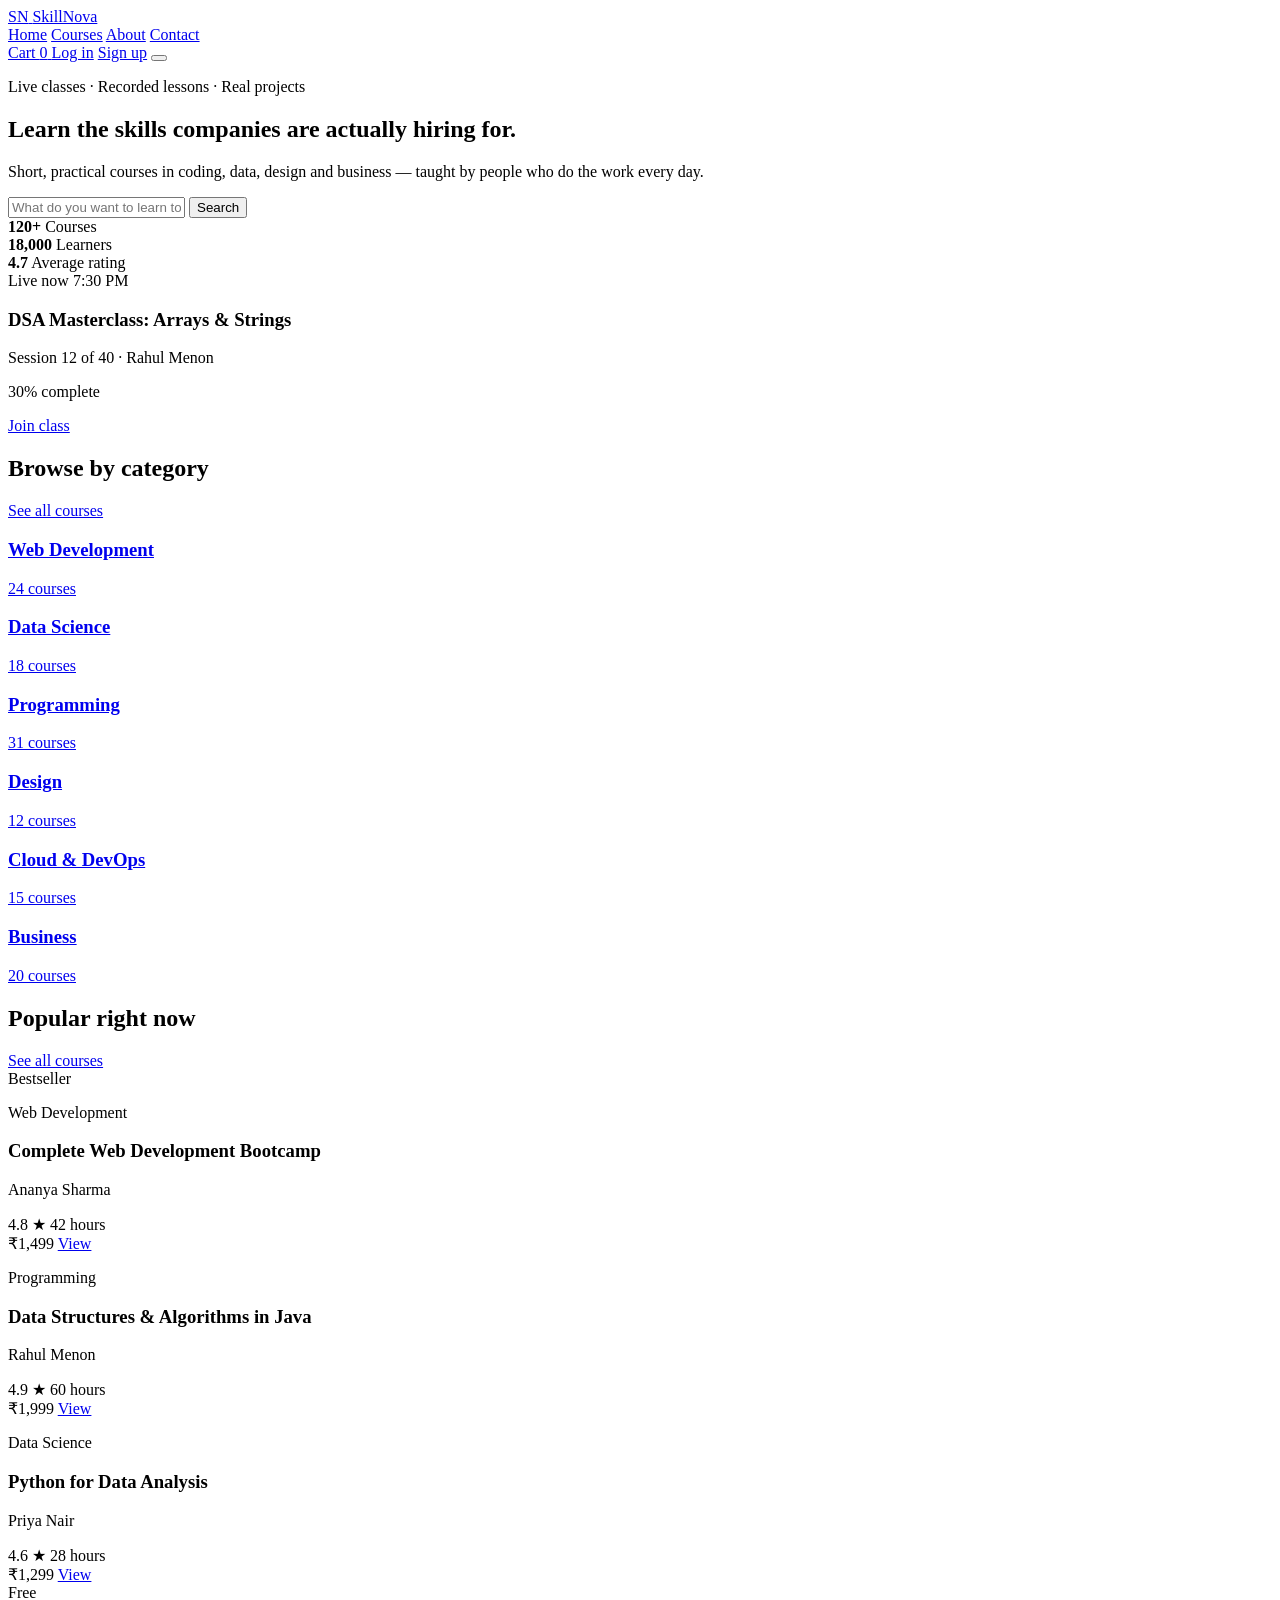
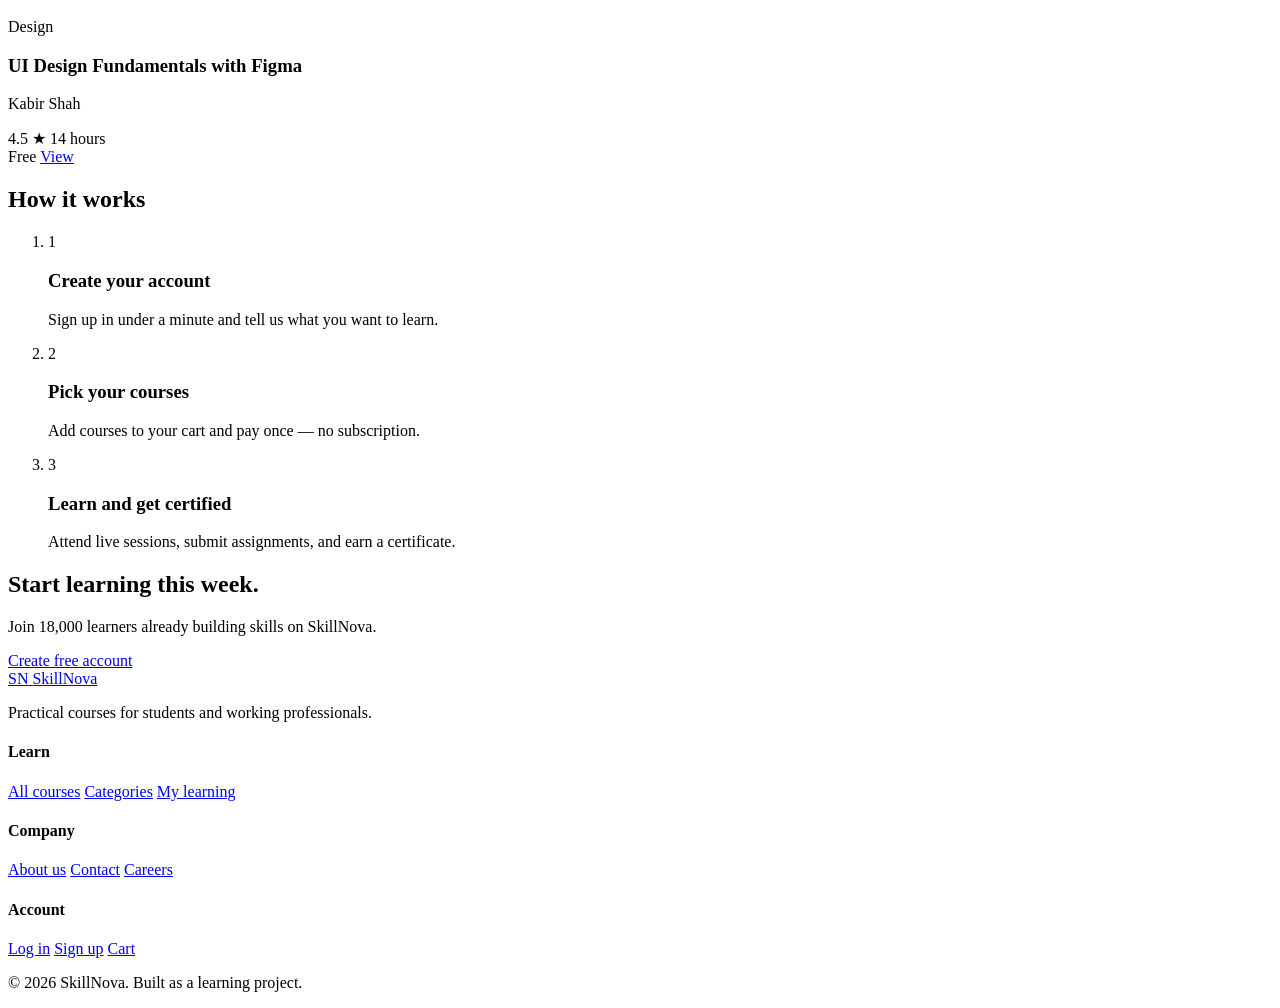
==== index.html @ 5cdec0a5 "Add files via upload" ====
<!DOCTYPE html>
<html lang="en">
<head>
  <meta charset="UTF-8" />
  <meta name="viewport" content="width=device-width, initial-scale=1.0" />
  <title>SkillNova — Learn skills that get you hired</title>

  <!-- Fonts -->
  <link rel="preconnect" href="https://fonts.googleapis.com" />
  <link rel="preconnect" href="https://fonts.gstatic.com" crossorigin />
  <link href="https://fonts.googleapis.com/css2?family=Inter:wght@400;500;600&family=Outfit:wght@500;600;700&display=swap" rel="stylesheet" />

  <!-- Our single stylesheet -->
  <link rel="stylesheet" href="css/style.css" />
</head>

<!-- data-page tells script.js which page is open -->
<body data-page="home">

  <!-- ============================================================
       NAVBAR  (copy this same block into every other page)
  ============================================================= -->
  <header class="navbar">
    <div class="container navbar-inner">

      <a href="index.html" class="logo">
        <span class="logo-mark">SN</span>
        <span class="logo-text">SkillNova</span>
      </a>

      <nav class="nav-links" id="navLinks">
        <a href="index.html" class="active">Home</a>
        <a href="courses.html">Courses</a>
        <a href="about.html">About</a>
        <a href="contact.html">Contact</a>
      </nav>

      <div class="nav-actions">
        <a href="cart.html" class="cart-link">
          Cart
          <span class="cart-count" id="cartCount">0</span>
        </a>
        <a href="login.html" class="btn btn-ghost">Log in</a>
        <a href="register.html" class="btn btn-primary">Sign up</a>

        <!-- Hamburger button, only visible on mobile -->
        <button class="menu-toggle" id="menuToggle" aria-label="Open menu">
          <span></span><span></span><span></span>
        </button>
      </div>

    </div>
  </header>


  <!-- ============================================================
       HERO
  ============================================================= -->
  <section class="hero">
    <div class="container hero-inner">

      <div class="hero-text">
        <p class="hero-tagline">Live classes · Recorded lessons · Real projects</p>
        <h1>Learn the skills companies are actually hiring for.</h1>
        <p class="hero-sub">
          Short, practical courses in coding, data, design and business —
          taught by people who do the work every day.
        </p>

        <!-- This search box will be wired up later -->
        <div class="hero-search">
          <input type="text" id="heroSearch" placeholder="What do you want to learn today?" />
          <button class="btn btn-primary" id="heroSearchBtn">Search</button>
        </div>

        <div class="hero-stats">
          <div class="stat">
            <strong>120+</strong>
            <span>Courses</span>
          </div>
          <div class="stat">
            <strong>18,000</strong>
            <span>Learners</span>
          </div>
          <div class="stat">
            <strong>4.7</strong>
            <span>Average rating</span>
          </div>
        </div>
      </div>

      <div class="hero-visual">
        <div class="hero-card">
          <div class="hero-card-top">
            <span class="badge">Live now</span>
            <span class="hero-card-time">7:30 PM</span>
          </div>
          <h3>DSA Masterclass: Arrays &amp; Strings</h3>
          <p class="muted">Session 12 of 40 · Rahul Menon</p>
          <div class="progress">
            <div class="progress-bar" style="width: 30%"></div>
          </div>
          <p class="muted small">30% complete</p>
          <a href="courses.html" class="btn btn-primary btn-block">Join class</a>
        </div>
      </div>

    </div>
  </section>


  <!-- ============================================================
       CATEGORIES
  ============================================================= -->
  <section class="section">
    <div class="container">
      <div class="section-head">
        <h2>Browse by category</h2>
        <a href="courses.html" class="link">See all courses</a>
      </div>

      <div class="category-grid">
        <a href="courses.html" class="category-card">
          <h3>Web Development</h3>
          <p>24 courses</p>
        </a>
        <a href="courses.html" class="category-card">
          <h3>Data Science</h3>
          <p>18 courses</p>
        </a>
        <a href="courses.html" class="category-card">
          <h3>Programming</h3>
          <p>31 courses</p>
        </a>
        <a href="courses.html" class="category-card">
          <h3>Design</h3>
          <p>12 courses</p>
        </a>
        <a href="courses.html" class="category-card">
          <h3>Cloud &amp; DevOps</h3>
          <p>15 courses</p>
        </a>
        <a href="courses.html" class="category-card">
          <h3>Business</h3>
          <p>20 courses</p>
        </a>
      </div>
    </div>
  </section>


  <!-- ============================================================
       FEATURED COURSES
       (static for now — we'll generate these from courses.json later)
  ============================================================= -->
  <section class="section section-alt">
    <div class="container">
      <div class="section-head">
        <h2>Popular right now</h2>
        <a href="courses.html" class="link">See all courses</a>
      </div>

      <div class="course-grid">

        <article class="course-card">
          <div class="course-thumb thumb-1">
            <span class="badge badge-light">Bestseller</span>
          </div>
          <div class="course-body">
            <p class="course-category">Web Development</p>
            <h3>Complete Web Development Bootcamp</h3>
            <p class="muted small">Ananya Sharma</p>
            <div class="course-meta">
              <span class="rating">4.8 ★</span>
              <span class="muted small">42 hours</span>
            </div>
            <div class="course-footer">
              <span class="price">₹1,499</span>
              <a href="course-details.html" class="btn btn-outline btn-sm">View</a>
            </div>
          </div>
        </article>

        <article class="course-card">
          <div class="course-thumb thumb-2"></div>
          <div class="course-body">
            <p class="course-category">Programming</p>
            <h3>Data Structures &amp; Algorithms in Java</h3>
            <p class="muted small">Rahul Menon</p>
            <div class="course-meta">
              <span class="rating">4.9 ★</span>
              <span class="muted small">60 hours</span>
            </div>
            <div class="course-footer">
              <span class="price">₹1,999</span>
              <a href="course-details.html" class="btn btn-outline btn-sm">View</a>
            </div>
          </div>
        </article>

        <article class="course-card">
          <div class="course-thumb thumb-3"></div>
          <div class="course-body">
            <p class="course-category">Data Science</p>
            <h3>Python for Data Analysis</h3>
            <p class="muted small">Priya Nair</p>
            <div class="course-meta">
              <span class="rating">4.6 ★</span>
              <span class="muted small">28 hours</span>
            </div>
            <div class="course-footer">
              <span class="price">₹1,299</span>
              <a href="course-details.html" class="btn btn-outline btn-sm">View</a>
            </div>
          </div>
        </article>

        <article class="course-card">
          <div class="course-thumb thumb-4">
            <span class="badge badge-light">Free</span>
          </div>
          <div class="course-body">
            <p class="course-category">Design</p>
            <h3>UI Design Fundamentals with Figma</h3>
            <p class="muted small">Kabir Shah</p>
            <div class="course-meta">
              <span class="rating">4.5 ★</span>
              <span class="muted small">14 hours</span>
            </div>
            <div class="course-footer">
              <span class="price">Free</span>
              <a href="course-details.html" class="btn btn-outline btn-sm">View</a>
            </div>
          </div>
        </article>

      </div>
    </div>
  </section>


  <!-- ============================================================
       HOW IT WORKS
  ============================================================= -->
  <section class="section">
    <div class="container">
      <h2 class="section-title">How it works</h2>

      <ol class="steps">
        <li class="step">
          <span class="step-number">1</span>
          <h3>Create your account</h3>
          <p>Sign up in under a minute and tell us what you want to learn.</p>
        </li>
        <li class="step">
          <span class="step-number">2</span>
          <h3>Pick your courses</h3>
          <p>Add courses to your cart and pay once — no subscription.</p>
        </li>
        <li class="step">
          <span class="step-number">3</span>
          <h3>Learn and get certified</h3>
          <p>Attend live sessions, submit assignments, and earn a certificate.</p>
        </li>
      </ol>
    </div>
  </section>


  <!-- ============================================================
       CALL TO ACTION
  ============================================================= -->
  <section class="cta-band">
    <div class="container cta-inner">
      <div>
        <h2>Start learning this week.</h2>
        <p>Join 18,000 learners already building skills on SkillNova.</p>
      </div>
      <a href="register.html" class="btn btn-accent">Create free account</a>
    </div>
  </section>


  <!-- ============================================================
       FOOTER  (copy this same block into every other page)
  ============================================================= -->
  <footer class="footer">
    <div class="container footer-inner">

      <div class="footer-brand">
        <a href="index.html" class="logo">
          <span class="logo-mark">SN</span>
          <span class="logo-text">SkillNova</span>
        </a>
        <p class="muted small">Practical courses for students and working professionals.</p>
      </div>

      <div class="footer-col">
        <h4>Learn</h4>
        <a href="courses.html">All courses</a>
        <a href="courses.html">Categories</a>
        <a href="my-courses.html">My learning</a>
      </div>

      <div class="footer-col">
        <h4>Company</h4>
        <a href="about.html">About us</a>
        <a href="contact.html">Contact</a>
        <a href="#">Careers</a>
      </div>

      <div class="footer-col">
        <h4>Account</h4>
        <a href="login.html">Log in</a>
        <a href="register.html">Sign up</a>
        <a href="cart.html">Cart</a>
      </div>

    </div>

    <div class="container footer-bottom">
      <p class="muted small">© <span id="year">2026</span> SkillNova. Built as a learning project.</p>
    </div>
  </footer>


  <!-- Our single JavaScript file -->
  <script src="js/script.js"></script>
</body>
</html>
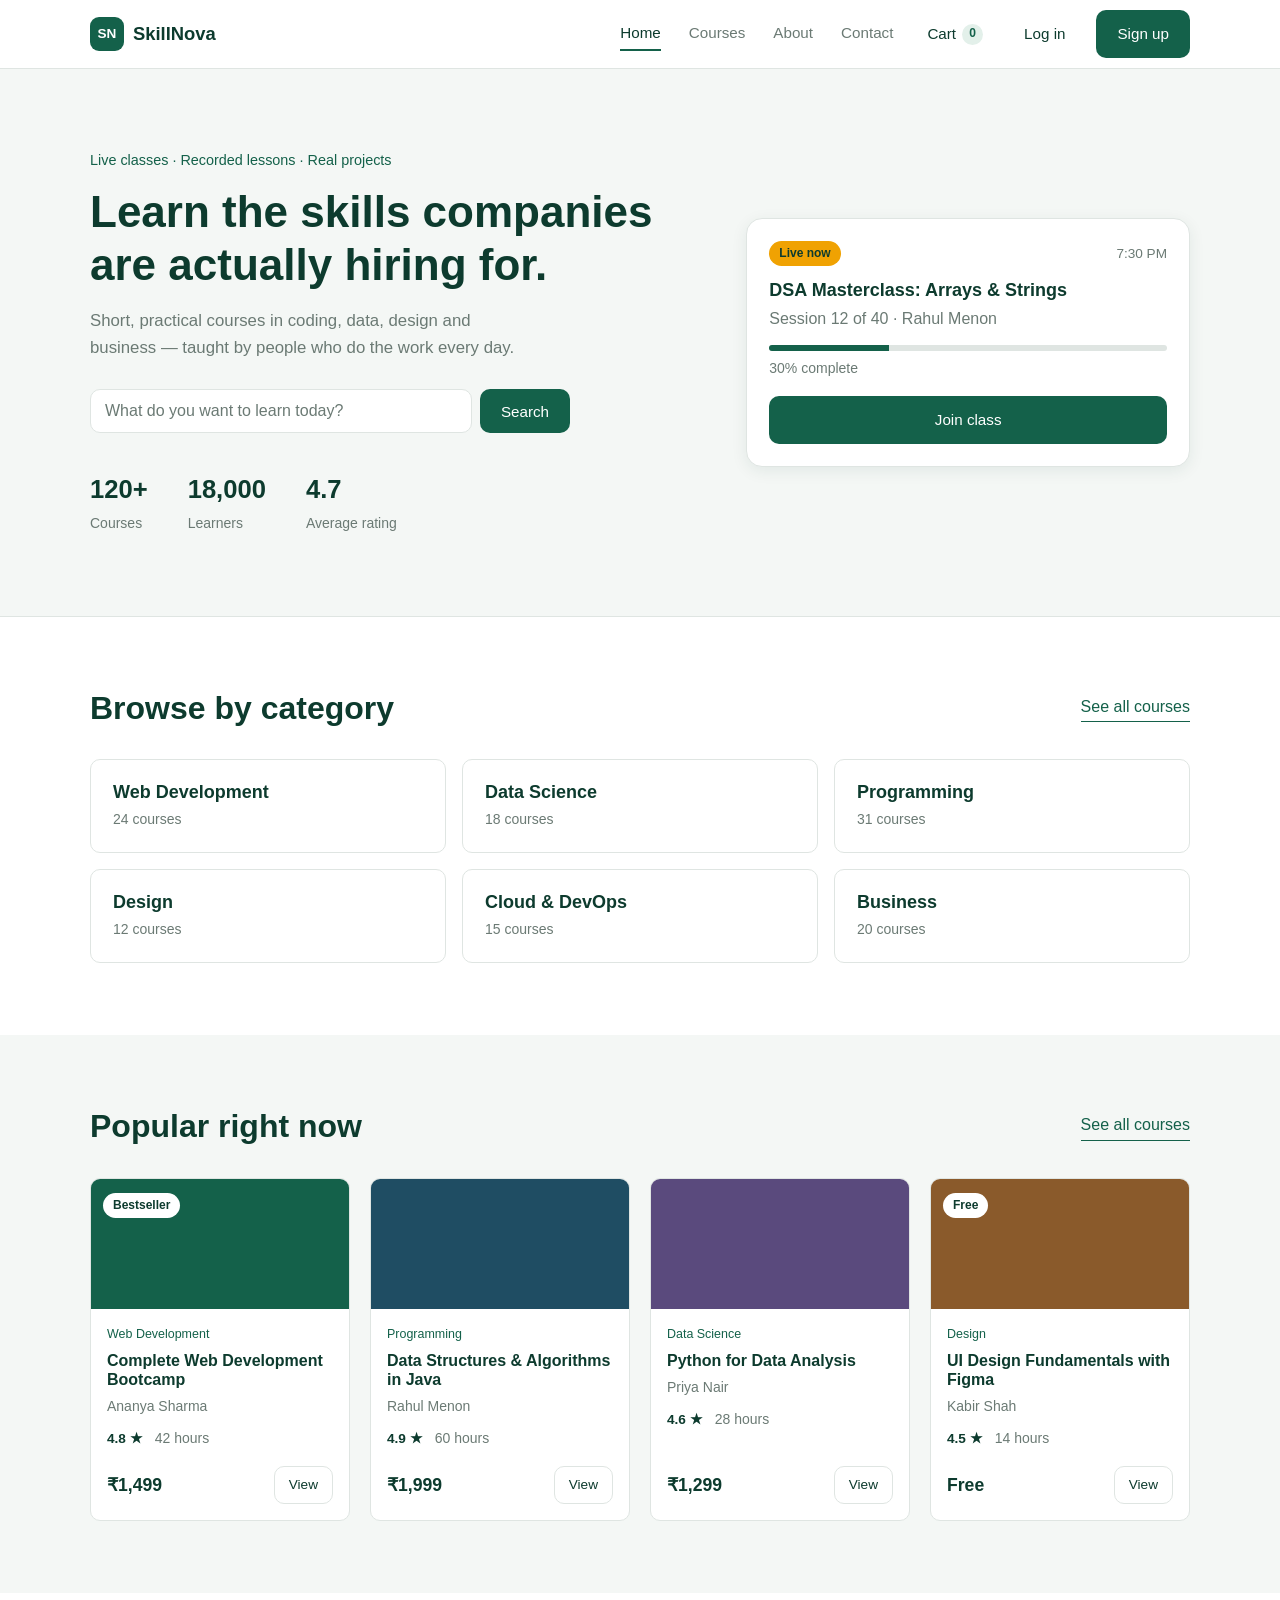
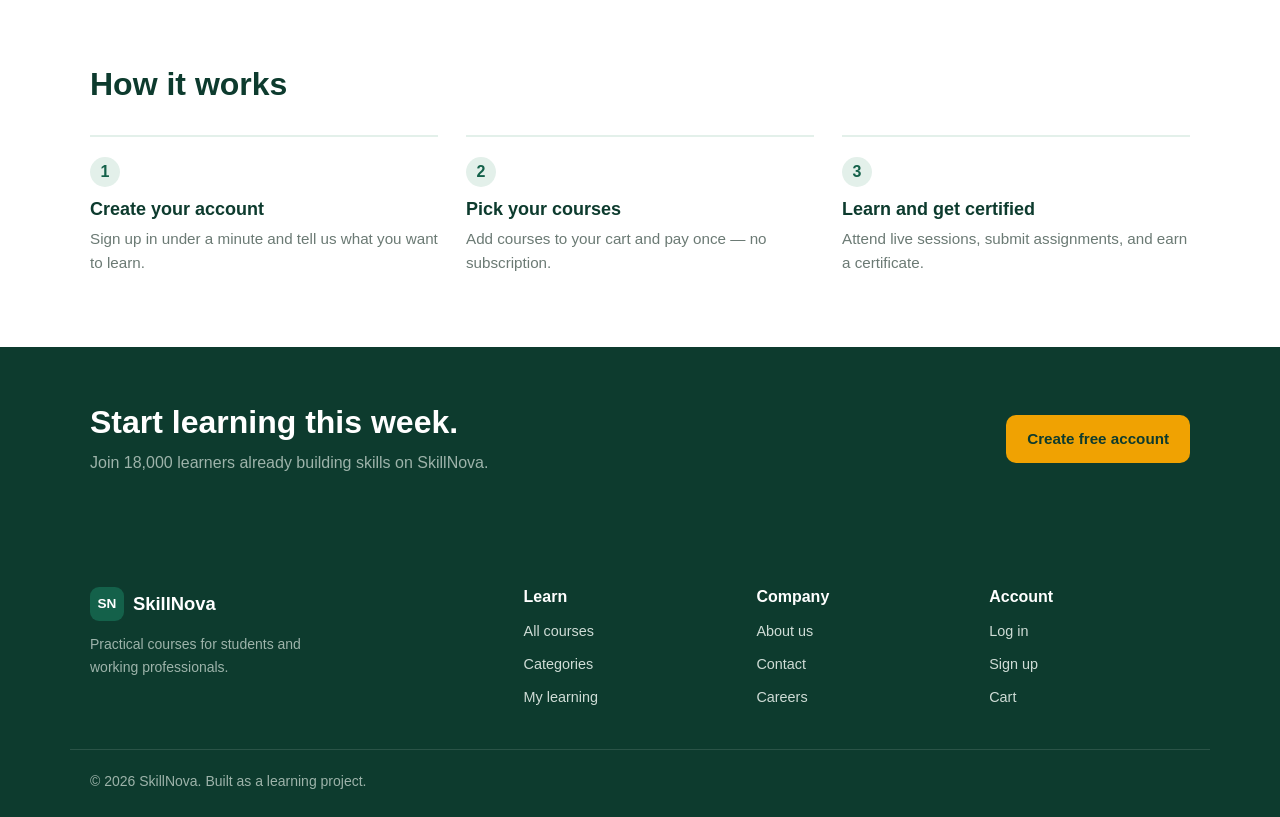
==== commit b5812daf: "Update index.html" ====
--- a/index.html
+++ b/index.html
@@ -11,7 +11,7 @@
   <link href="https://fonts.googleapis.com/css2?family=Inter:wght@400;500;600&family=Outfit:wght@500;600;700&display=swap" rel="stylesheet" />
 
   <!-- Our single stylesheet -->
-  <link rel="stylesheet" href="css/style.css" />
+  <link rel="stylesheet" href="style.css" />
 </head>
 
 <!-- data-page tells script.js which page is open -->
@@ -325,6 +325,6 @@
 
 
   <!-- Our single JavaScript file -->
-  <script src="js/script.js"></script>
+  <script src="script.js"></script>
 </body>
-</html>+</html>
--- a/style.css
+++ b/style.css
@@ -0,0 +1,3129 @@
+/* ==========================================================================
+   SkillNova — single stylesheet for the whole site
+
+   1. RESET & VARIABLES
+   2. BASE ELEMENTS
+   3. REUSABLE PIECES (container, buttons, badges, progress)
+   4. NAVBAR
+   5. FOOTER
+   6. HOME PAGE
+   7. RESPONSIVE
+   ========================================================================== */
+
+
+/* ==========================================================================
+   1. RESET & VARIABLES
+   ========================================================================== */
+
+*,
+*::before,
+*::after {
+  margin: 0;
+  padding: 0;
+  box-sizing: border-box;
+}
+
+:root {
+  /* Colours */
+  --green-900: #0d3b2e;   /* darkest — footer, nav text */
+  --green-700: #14614a;   /* primary brand colour */
+  --green-100: #e3f0ea;   /* light green tint */
+  --gold:      #f0a202;   /* accent — used sparingly */
+  --ink:       #12211c;   /* body text */
+  --muted:     #6b7a74;   /* secondary text */
+  --line:      #dfe5e2;   /* borders */
+  --surface:   #f4f7f5;   /* alternating section background */
+  --white:     #ffffff;
+
+  /* Type */
+  --font-head: "Outfit", sans-serif;
+  --font-body: "Inter", sans-serif;
+
+  /* Spacing & shape */
+  --radius:    10px;
+  --radius-lg: 16px;
+  --shadow:    0 4px 16px rgba(13, 59, 46, 0.08);
+}
+
+
+/* ==========================================================================
+   2. BASE ELEMENTS
+   ========================================================================== */
+
+html {
+  scroll-behavior: smooth;
+}
+
+body {
+  font-family: var(--font-body);
+  font-size: 16px;
+  line-height: 1.6;
+  color: var(--ink);
+  background-color: var(--white);
+}
+
+h1, h2, h3, h4 {
+  font-family: var(--font-head);
+  line-height: 1.2;
+  color: var(--green-900);
+}
+
+h1 { font-size: 2.75rem; }
+h2 { font-size: 2rem; }
+h3 { font-size: 1.125rem; }
+h4 { font-size: 1rem; }
+
+a {
+  color: inherit;
+  text-decoration: none;
+}
+
+img {
+  max-width: 100%;
+  display: block;
+}
+
+ul, ol {
+  list-style: none;
+}
+
+button {
+  font-family: inherit;
+  cursor: pointer;
+}
+
+input {
+  font-family: inherit;
+  font-size: 1rem;
+}
+
+/* Keyboard users must always see where they are */
+a:focus-visible,
+button:focus-visible,
+input:focus-visible {
+  outline: 2px solid var(--green-700);
+  outline-offset: 2px;
+}
+
+
+/* ==========================================================================
+   3. REUSABLE PIECES
+   ========================================================================== */
+
+/* Centres content and keeps it off the screen edges */
+.container {
+  width: 100%;
+  max-width: 1140px;
+  margin: 0 auto;
+  padding: 0 20px;
+}
+
+.muted { color: var(--muted); }
+.small { font-size: 0.875rem; }
+
+.link {
+  color: var(--green-700);
+  font-weight: 500;
+  border-bottom: 1px solid var(--green-700);
+  padding-bottom: 2px;
+}
+
+/* ----- Buttons ----- */
+.btn {
+  display: inline-block;
+  padding: 11px 20px;
+  border: 1px solid transparent;
+  border-radius: var(--radius);
+  font-size: 0.95rem;
+  font-weight: 500;
+  text-align: center;
+  transition: background-color 0.15s ease, color 0.15s ease;
+}
+
+.btn-primary {
+  background-color: var(--green-700);
+  color: var(--white);
+}
+.btn-primary:hover {
+  background-color: var(--green-900);
+}
+
+.btn-outline {
+  border-color: var(--line);
+  color: var(--green-900);
+  background-color: var(--white);
+}
+.btn-outline:hover {
+  border-color: var(--green-700);
+  color: var(--green-700);
+}
+
+.btn-ghost {
+  color: var(--green-900);
+  background-color: transparent;
+}
+.btn-ghost:hover {
+  background-color: var(--green-100);
+}
+
+.btn-accent {
+  background-color: var(--gold);
+  color: var(--green-900);
+  font-weight: 600;
+}
+.btn-accent:hover {
+  background-color: #d89100;
+}
+
+.btn-sm    { padding: 7px 14px; font-size: 0.85rem; }
+.btn-block { display: block; width: 100%; }
+
+/* ----- Badge ----- */
+.badge {
+  display: inline-block;
+  padding: 3px 10px;
+  border-radius: 99px;
+  background-color: var(--gold);
+  color: var(--green-900);
+  font-size: 0.75rem;
+  font-weight: 600;
+}
+
+.badge-light {
+  background-color: var(--white);
+  color: var(--green-900);
+}
+
+/* ----- Progress bar (reused on my-courses.html later) ----- */
+.progress {
+  height: 6px;
+  border-radius: 99px;
+  background-color: var(--line);
+  overflow: hidden;
+  margin: 14px 0 6px;
+}
+
+.progress-bar {
+  height: 100%;
+  background-color: var(--green-700);
+}
+
+/* ----- Section wrappers ----- */
+.section {
+  padding: 72px 0;
+}
+
+.section-alt {
+  background-color: var(--surface);
+}
+
+.section-head {
+  display: flex;
+  align-items: center;
+  justify-content: space-between;
+  gap: 16px;
+  margin-bottom: 32px;
+}
+
+.section-title {
+  margin-bottom: 32px;
+}
+
+
+/* ==========================================================================
+   4. NAVBAR
+   ========================================================================== */
+
+.navbar {
+  position: sticky;
+  top: 0;
+  z-index: 50;
+  background-color: var(--white);
+  border-bottom: 1px solid var(--line);
+}
+
+.navbar-inner {
+  display: flex;
+  align-items: center;
+  justify-content: space-between;
+  gap: 24px;
+  height: 68px;
+}
+
+.logo {
+  display: flex;
+  align-items: center;
+  gap: 9px;
+}
+
+.logo-mark {
+  display: grid;
+  place-items: center;
+  width: 34px;
+  height: 34px;
+  border-radius: 9px;
+  background-color: var(--green-700);
+  color: var(--white);
+  font-family: var(--font-head);
+  font-weight: 700;
+  font-size: 0.85rem;
+}
+
+.logo-text {
+  font-family: var(--font-head);
+  font-weight: 700;
+  font-size: 1.15rem;
+  color: var(--green-900);
+}
+
+.nav-links {
+  display: flex;
+  gap: 28px;
+  margin-left: auto;
+}
+
+.nav-links a {
+  font-size: 0.95rem;
+  color: var(--muted);
+  padding: 4px 0;
+}
+
+.nav-links a:hover {
+  color: var(--green-900);
+}
+
+/* Marks the page you are currently on */
+.nav-links a.active {
+  color: var(--green-900);
+  font-weight: 500;
+  border-bottom: 2px solid var(--green-700);
+}
+
+.nav-actions {
+  display: flex;
+  align-items: center;
+  gap: 10px;
+}
+
+.cart-link {
+  display: flex;
+  align-items: center;
+  gap: 6px;
+  font-size: 0.95rem;
+  color: var(--green-900);
+  padding: 8px 10px;
+}
+
+.cart-count {
+  display: grid;
+  place-items: center;
+  min-width: 21px;
+  height: 21px;
+  padding: 0 6px;
+  border-radius: 99px;
+  background-color: var(--green-100);
+  color: var(--green-700);
+  font-size: 0.75rem;
+  font-weight: 600;
+}
+
+/* Hamburger — hidden on desktop, shown in the responsive section */
+.menu-toggle {
+  display: none;
+  flex-direction: column;
+  gap: 4px;
+  padding: 8px;
+  border: none;
+  background: none;
+}
+
+.menu-toggle span {
+  width: 20px;
+  height: 2px;
+  background-color: var(--green-900);
+}
+
+
+/* ==========================================================================
+   5. FOOTER
+   ========================================================================== */
+
+.footer {
+  background-color: var(--green-900);
+  color: #cfdcd6;
+  padding-top: 56px;
+}
+
+.footer h4,
+.footer .logo-text {
+  color: var(--white);
+}
+
+.footer .muted {
+  color: #9db3aa;
+}
+
+.footer-inner {
+  display: grid;
+  grid-template-columns: 2fr 1fr 1fr 1fr;
+  gap: 32px;
+  padding-bottom: 40px;
+}
+
+.footer-brand p {
+  margin-top: 12px;
+  max-width: 260px;
+}
+
+.footer-col {
+  display: flex;
+  flex-direction: column;
+  gap: 10px;
+}
+
+.footer-col h4 {
+  margin-bottom: 4px;
+}
+
+.footer-col a {
+  font-size: 0.9rem;
+  color: #cfdcd6;
+}
+
+.footer-col a:hover {
+  color: var(--white);
+}
+
+.footer-bottom {
+  border-top: 1px solid rgba(255, 255, 255, 0.12);
+  padding-top: 20px;
+  padding-bottom: 24px;
+}
+
+
+/* ==========================================================================
+   6. HOME PAGE
+   ========================================================================== */
+
+/* ----- Hero ----- */
+.hero {
+  background-color: var(--surface);
+  padding: 80px 0;
+  border-bottom: 1px solid var(--line);
+}
+
+.hero-inner {
+  display: grid;
+  grid-template-columns: 1.15fr 0.85fr;
+  gap: 56px;
+  align-items: center;
+}
+
+.hero-tagline {
+  color: var(--green-700);
+  font-weight: 500;
+  font-size: 0.9rem;
+  margin-bottom: 14px;
+}
+
+.hero-sub {
+  color: var(--muted);
+  font-size: 1.05rem;
+  max-width: 46ch;
+  margin-top: 16px;
+}
+
+.hero-search {
+  display: flex;
+  gap: 8px;
+  margin-top: 28px;
+  max-width: 480px;
+}
+
+.hero-search input {
+  flex: 1;
+  padding: 12px 14px;
+  border: 1px solid var(--line);
+  border-radius: var(--radius);
+  background-color: var(--white);
+}
+
+.hero-search input::placeholder {
+  color: var(--muted);
+}
+
+.hero-stats {
+  display: flex;
+  gap: 40px;
+  margin-top: 36px;
+}
+
+.stat strong {
+  display: block;
+  font-family: var(--font-head);
+  font-size: 1.6rem;
+  color: var(--green-900);
+}
+
+.stat span {
+  font-size: 0.875rem;
+  color: var(--muted);
+}
+
+/* The live-class card sitting next to the headline */
+.hero-card {
+  background-color: var(--white);
+  border: 1px solid var(--line);
+  border-radius: var(--radius-lg);
+  box-shadow: var(--shadow);
+  padding: 22px;
+}
+
+.hero-card-top {
+  display: flex;
+  align-items: center;
+  justify-content: space-between;
+  margin-bottom: 14px;
+}
+
+.hero-card-time {
+  font-size: 0.85rem;
+  color: var(--muted);
+}
+
+.hero-card h3 {
+  margin-bottom: 4px;
+}
+
+.hero-card .btn {
+  margin-top: 16px;
+}
+
+/* ----- Categories ----- */
+.category-grid {
+  display: grid;
+  grid-template-columns: repeat(3, 1fr);
+  gap: 16px;
+}
+
+.category-card {
+  padding: 22px;
+  border: 1px solid var(--line);
+  border-radius: var(--radius);
+  background-color: var(--white);
+  transition: border-color 0.15s ease;
+}
+
+.category-card:hover {
+  border-color: var(--green-700);
+}
+
+.category-card p {
+  margin-top: 4px;
+  font-size: 0.875rem;
+  color: var(--muted);
+}
+
+/* ----- Course cards (reused on courses.html later) ----- */
+.course-grid {
+  display: grid;
+  grid-template-columns: repeat(4, 1fr);
+  gap: 20px;
+}
+
+.course-card {
+  display: flex;
+  flex-direction: column;
+  background-color: var(--white);
+  border: 1px solid var(--line);
+  border-radius: var(--radius);
+  overflow: hidden;
+}
+
+.course-thumb {
+  position: relative;
+  height: 130px;
+  padding: 12px;
+  background-color: var(--green-700);
+}
+
+/* Placeholder colours until you add real images */
+.thumb-1 { background-color: #14614a; }
+.thumb-2 { background-color: #1f4d63; }
+.thumb-3 { background-color: #5a4a7d; }
+.thumb-4 { background-color: #8a5a2b; }
+
+.course-body {
+  display: flex;
+  flex-direction: column;
+  flex: 1;
+  padding: 16px;
+}
+
+.course-category {
+  font-size: 0.78rem;
+  color: var(--green-700);
+  font-weight: 500;
+  margin-bottom: 6px;
+}
+
+.course-card h3 {
+  font-size: 1rem;
+  margin-bottom: 6px;
+}
+
+.course-meta {
+  display: flex;
+  align-items: center;
+  gap: 12px;
+  margin-top: 10px;
+}
+
+.rating {
+  font-size: 0.85rem;
+  font-weight: 600;
+  color: var(--green-900);
+}
+
+.course-footer {
+  display: flex;
+  align-items: center;
+  justify-content: space-between;
+  margin-top: auto;
+  padding-top: 16px;
+}
+
+.price {
+  font-family: var(--font-head);
+  font-size: 1.1rem;
+  font-weight: 600;
+  color: var(--green-900);
+}
+
+/* ----- How it works (a real sequence, so numbers are appropriate) ----- */
+.steps {
+  display: grid;
+  grid-template-columns: repeat(3, 1fr);
+  gap: 28px;
+}
+
+.step {
+  padding-top: 20px;
+  border-top: 2px solid var(--green-100);
+}
+
+.step-number {
+  display: grid;
+  place-items: center;
+  width: 30px;
+  height: 30px;
+  border-radius: 50%;
+  background-color: var(--green-100);
+  color: var(--green-700);
+  font-family: var(--font-head);
+  font-weight: 600;
+  margin-bottom: 12px;
+}
+
+.step h3 {
+  margin-bottom: 6px;
+}
+
+.step p {
+  color: var(--muted);
+  font-size: 0.95rem;
+}
+
+/* ----- Call to action band ----- */
+.cta-band {
+  background-color: var(--green-900);
+  color: var(--white);
+  padding: 56px 0;
+}
+
+.cta-band h2 {
+  color: var(--white);
+}
+
+.cta-band p {
+  color: #9db3aa;
+  margin-top: 8px;
+}
+
+.cta-inner {
+  display: flex;
+  align-items: center;
+  justify-content: space-between;
+  gap: 24px;
+  flex-wrap: wrap;
+}
+
+
+/* ==========================================================================
+   7. RESPONSIVE
+   ========================================================================== */
+
+/* Tablet */
+@media (max-width: 900px) {
+  h1 { font-size: 2.2rem; }
+  h2 { font-size: 1.6rem; }
+
+  .hero-inner {
+    grid-template-columns: 1fr;
+    gap: 36px;
+  }
+
+  .course-grid {
+    grid-template-columns: repeat(2, 1fr);
+  }
+
+  .category-grid {
+    grid-template-columns: repeat(2, 1fr);
+  }
+
+  .steps {
+    grid-template-columns: 1fr;
+    gap: 20px;
+  }
+
+  .footer-inner {
+    grid-template-columns: 1fr 1fr;
+  }
+}
+
+/* Mobile */
+@media (max-width: 640px) {
+  .section { padding: 48px 0; }
+  .hero    { padding: 48px 0; }
+
+  .menu-toggle { display: flex; }
+
+  /* Menu is hidden until JS adds the .open class */
+  .nav-links {
+    display: none;
+    position: absolute;
+    top: 68px;
+    left: 0;
+    right: 0;
+    flex-direction: column;
+    gap: 0;
+    padding: 8px 20px 16px;
+    background-color: var(--white);
+    border-bottom: 1px solid var(--line);
+  }
+
+  .nav-links.open {
+    display: flex;
+  }
+
+  .nav-links a {
+    padding: 12px 0;
+    border-bottom: 1px solid var(--line);
+  }
+
+  .nav-links a.active {
+    border-bottom: 1px solid var(--line);
+  }
+
+  /* Save space: hide the text buttons, keep cart + hamburger */
+  .nav-actions .btn {
+    display: none;
+  }
+
+  .hero-search {
+    flex-direction: column;
+  }
+
+  .hero-stats {
+    gap: 24px;
+  }
+
+  .course-grid,
+  .category-grid {
+    grid-template-columns: 1fr;
+  }
+
+  .footer-inner {
+    grid-template-columns: 1fr;
+    gap: 24px;
+  }
+}
+
+/* Respect the user's motion setting */
+@media (prefers-reduced-motion: reduce) {
+  * {
+    transition: none !important;
+    scroll-behavior: auto;
+  }
+}
+/* ==========================================================================
+   7. FORMS  (shared by every page that has inputs)
+   ========================================================================== */
+
+.form-group {
+  margin-bottom: 18px;
+}
+
+/* Two fields side by side */
+.form-row {
+  display: grid;
+  grid-template-columns: 1fr 1fr;
+  gap: 16px;
+}
+
+.form-label {
+  display: block;
+  margin-bottom: 6px;
+  font-size: 0.9rem;
+  font-weight: 500;
+  color: var(--green-900);
+}
+
+/* A label with a link on the right, e.g. "Password ... Forgot?" */
+.label-row {
+  display: flex;
+  align-items: baseline;
+  justify-content: space-between;
+  gap: 12px;
+}
+
+.form-input {
+  width: 100%;
+  padding: 11px 13px;
+  border: 1px solid var(--line);
+  border-radius: var(--radius);
+  background-color: var(--white);
+  color: var(--ink);
+}
+
+.form-input::placeholder {
+  color: #9aa8a2;
+}
+
+.form-input:focus {
+  border-color: var(--green-700);
+  outline: none;
+  box-shadow: 0 0 0 3px var(--green-100);
+}
+
+.form-input[readonly] {
+  background-color: var(--surface);
+  color: var(--muted);
+}
+
+/* JS adds this class when a field fails validation */
+.form-input.invalid {
+  border-color: var(--danger);
+}
+
+.form-input.invalid:focus {
+  box-shadow: 0 0 0 3px var(--danger-soft);
+}
+
+.form-textarea {
+  resize: vertical;
+  min-height: 90px;
+  line-height: 1.5;
+}
+
+/* Error text under a field — empty means invisible */
+.form-error {
+  min-height: 18px;
+  margin-top: 5px;
+  font-size: 0.82rem;
+  color: var(--danger);
+}
+
+.form-hint {
+  margin-top: 5px;
+}
+
+/* ----- Dropdowns ----- */
+.form-select {
+  padding: 9px 12px;
+  border: 1px solid var(--line);
+  border-radius: var(--radius);
+  background-color: var(--white);
+  font-family: inherit;
+  font-size: 0.9rem;
+  color: var(--ink);
+  cursor: pointer;
+}
+
+.form-select-block {
+  width: 100%;
+  padding: 11px 13px;
+  font-size: 1rem;
+}
+
+.form-select:focus {
+  border-color: var(--green-700);
+  outline: none;
+  box-shadow: 0 0 0 3px var(--green-100);
+}
+
+/* ----- Show / hide password ----- */
+.input-with-button {
+  position: relative;
+}
+
+.input-with-button .form-input {
+  padding-right: 62px;
+}
+
+.reveal-btn {
+  position: absolute;
+  right: 8px;
+  top: 50%;
+  transform: translateY(-50%);
+  padding: 5px 9px;
+  border: none;
+  border-radius: 6px;
+  background-color: var(--green-100);
+  color: var(--green-700);
+  font-size: 0.78rem;
+  font-weight: 600;
+}
+
+/* ----- Radio buttons shown as boxes ----- */
+.role-options {
+  display: flex;
+  gap: 10px;
+}
+
+.role-option {
+  display: flex;
+  align-items: center;
+  gap: 8px;
+  flex: 1;
+  padding: 11px 14px;
+  border: 1px solid var(--line);
+  border-radius: var(--radius);
+  cursor: pointer;
+  font-size: 0.92rem;
+}
+
+.role-option input {
+  accent-color: var(--green-700);
+}
+
+/* :has() lets the whole box react when the radio inside it is picked */
+.role-option:has(input:checked) {
+  border-color: var(--green-700);
+  background-color: var(--green-100);
+}
+
+/* ----- Checkbox with text beside it ----- */
+.checkbox-row {
+  display: flex;
+  align-items: flex-start;
+  gap: 9px;
+  font-size: 0.9rem;
+  color: var(--muted);
+  cursor: pointer;
+}
+
+.checkbox-row input {
+  margin-top: 3px;
+  accent-color: var(--green-700);
+}
+
+/* ----- A bordered box that groups one part of a form ----- */
+.form-card {
+  background-color: var(--white);
+  border: 1px solid var(--line);
+  border-radius: var(--radius-lg);
+  padding: 26px;
+  margin-bottom: 20px;
+}
+
+.form-card-title {
+  font-size: 1.15rem;
+  margin-bottom: 18px;
+}
+
+/* Extra fields revealed by a checkbox */
+.reveal-block {
+  margin-top: 18px;
+  padding-top: 18px;
+  border-top: 1px solid var(--line);
+}
+
+/* ----- Buttons at the end of a form ----- */
+.form-actions {
+  display: flex;
+  align-items: center;
+  justify-content: space-between;
+  gap: 12px;
+  margin-top: 8px;
+}
+
+.form-actions-left {
+  justify-content: flex-start;
+}
+
+/* ----- Message box above a form ----- */
+.alert {
+  padding: 11px 14px;
+  border-radius: var(--radius);
+  margin-bottom: 18px;
+  font-size: 0.9rem;
+}
+
+.alert-error {
+  background-color: var(--danger-soft);
+  color: var(--danger);
+}
+
+.alert-success {
+  background-color: var(--success-soft);
+  color: var(--success);
+}
+
+/* ----- Extra button styles ----- */
+.btn-danger {
+  background-color: var(--danger);
+  color: var(--white);
+}
+
+.btn-danger:hover {
+  background-color: #8f1e18;
+}
+
+/* Outline button sitting on a dark background */
+.btn-on-dark {
+  background-color: transparent;
+  border-color: rgba(255, 255, 255, 0.4);
+  color: var(--white);
+}
+
+.btn-on-dark:hover {
+  background-color: rgba(255, 255, 255, 0.12);
+  border-color: var(--white);
+  color: var(--white);
+}
+
+.btn-block + .btn-block {
+  margin-top: 10px;
+}
+
+
+/* ==========================================================================
+   8. AUTH PAGES  (register.html, login.html)
+   ========================================================================== */
+
+.auth {
+  background-color: var(--surface);
+  padding: 56px 0;
+}
+
+.auth-inner {
+  display: grid;
+  grid-template-columns: 1.1fr 0.9fr;
+  gap: 40px;
+  align-items: start;
+}
+
+/* Login has fewer fields, so its card is narrower */
+.auth-inner-narrow {
+  grid-template-columns: 0.95fr 1.05fr;
+}
+
+.auth-card {
+  background-color: var(--white);
+  border: 1px solid var(--line);
+  border-radius: var(--radius-lg);
+  box-shadow: var(--shadow);
+  padding: 36px;
+}
+
+.auth-title {
+  font-size: 1.9rem;
+  margin-bottom: 6px;
+}
+
+.auth-sub {
+  color: var(--muted);
+  margin-bottom: 26px;
+}
+
+.auth-switch {
+  margin-top: 20px;
+  text-align: center;
+  font-size: 0.92rem;
+  color: var(--muted);
+}
+
+/* A horizontal rule with the word "or" sitting in the middle */
+.auth-divider {
+  display: flex;
+  align-items: center;
+  gap: 12px;
+  margin: 20px 0;
+  color: var(--muted);
+  font-size: 0.85rem;
+}
+
+.auth-divider::before,
+.auth-divider::after {
+  content: "";
+  flex: 1;
+  height: 1px;
+  background-color: var(--line);
+}
+
+/* ----- Right-hand panel ----- */
+.auth-side {
+  padding: 30px 4px;
+}
+
+.auth-side h2 {
+  font-size: 1.4rem;
+  margin-bottom: 18px;
+}
+
+.auth-quote {
+  margin-top: 30px;
+  padding: 18px 20px;
+  border-left: 3px solid var(--gold);
+  background-color: var(--white);
+  border-radius: 0 var(--radius) var(--radius) 0;
+}
+
+.auth-quote p:first-child {
+  font-family: var(--font-head);
+  font-size: 1.02rem;
+  color: var(--green-900);
+  margin-bottom: 6px;
+}
+
+/* ----- Tick list, reused on several pages ----- */
+.tick-list {
+  display: flex;
+  flex-direction: column;
+  gap: 12px;
+}
+
+.tick-list li {
+  position: relative;
+  padding-left: 28px;
+  color: var(--muted);
+  font-size: 0.95rem;
+}
+
+/* The tick is decoration, so it is drawn in CSS not written in HTML */
+.tick-list li::before {
+  content: "✓";
+  position: absolute;
+  left: 0;
+  top: 0;
+  display: grid;
+  place-items: center;
+  width: 19px;
+  height: 19px;
+  border-radius: 50%;
+  background-color: var(--green-100);
+  color: var(--green-700);
+  font-size: 0.7rem;
+  font-weight: 700;
+}
+
+.tick-list-2col {
+  display: grid;
+  grid-template-columns: 1fr 1fr;
+  gap: 12px 24px;
+}
+
+
+/* ==========================================================================
+   9. SHARED PAGE PIECES
+   (page header, breadcrumb, empty states, tabs, accordion, avatar)
+   ========================================================================== */
+
+.page-header {
+  background-color: var(--surface);
+  border-bottom: 1px solid var(--line);
+  padding: 40px 0 44px;
+}
+
+.page-header h1 {
+  font-size: 2.3rem;
+  max-width: 22ch;
+}
+
+.page-sub {
+  color: var(--muted);
+  margin-top: 12px;
+  max-width: 60ch;
+}
+
+.page-sub-wide {
+  max-width: 72ch;
+  font-size: 1.05rem;
+}
+
+/* ----- Breadcrumb trail ----- */
+.breadcrumb {
+  display: flex;
+  flex-wrap: wrap;
+  gap: 8px;
+  font-size: 0.85rem;
+  color: var(--muted);
+  margin-bottom: 14px;
+}
+
+.breadcrumb a:hover {
+  color: var(--green-700);
+}
+
+.breadcrumb-light {
+  color: #9db3aa;
+}
+
+.breadcrumb-light a:hover {
+  color: var(--white);
+}
+
+/* ----- "Nothing here" blocks ----- */
+.empty-state {
+  text-align: center;
+  padding: 40px 20px;
+  border: 1px dashed var(--line);
+  border-radius: var(--radius-lg);
+  background-color: var(--white);
+}
+
+.empty-state h3 {
+  font-size: 1.25rem;
+  margin-bottom: 8px;
+}
+
+.empty-state p {
+  max-width: 42ch;
+  margin: 0 auto 18px;
+}
+
+.empty-state-lg {
+  padding: 64px 24px;
+}
+
+.gate-actions {
+  display: flex;
+  justify-content: center;
+  gap: 12px;
+  flex-wrap: wrap;
+}
+
+/* ----- Tabs (course details, my courses) ----- */
+.tabs {
+  display: flex;
+  gap: 6px;
+  flex-wrap: wrap;
+  border-bottom: 1px solid var(--line);
+  margin-bottom: 28px;
+}
+
+.tab {
+  display: flex;
+  align-items: center;
+  gap: 7px;
+  padding: 11px 16px;
+  border: none;
+  background: none;
+  font-size: 0.95rem;
+  color: var(--muted);
+  border-bottom: 2px solid transparent;
+  margin-bottom: -1px;
+}
+
+.tab:hover {
+  color: var(--green-900);
+}
+
+.tab.active {
+  color: var(--green-900);
+  font-weight: 500;
+  border-bottom-color: var(--green-700);
+}
+
+.tab-count {
+  display: inline-grid;
+  place-items: center;
+  min-width: 21px;
+  height: 21px;
+  padding: 0 6px;
+  border-radius: 99px;
+  background-color: var(--surface);
+  font-size: 0.75rem;
+  font-weight: 600;
+}
+
+.tab.active .tab-count {
+  background-color: var(--green-100);
+  color: var(--green-700);
+}
+
+/* Panels are hidden until JS marks one active */
+.tab-panel {
+  display: none;
+}
+
+.tab-panel.active {
+  display: block;
+}
+
+/* ----- Panel headings inside tabs ----- */
+.panel-title {
+  font-size: 1.25rem;
+  margin-bottom: 14px;
+}
+
+.panel-title:not(:first-child) {
+  margin-top: 32px;
+}
+
+.panel-text {
+  color: var(--muted);
+  margin-bottom: 14px;
+  max-width: 68ch;
+}
+
+.panel-head {
+  display: flex;
+  align-items: center;
+  justify-content: space-between;
+  gap: 16px;
+  margin-bottom: 14px;
+}
+
+.panel-head .panel-title {
+  margin: 0;
+}
+
+.bullet-list {
+  display: flex;
+  flex-direction: column;
+  gap: 9px;
+}
+
+.bullet-list li {
+  position: relative;
+  padding-left: 18px;
+  color: var(--muted);
+  font-size: 0.95rem;
+}
+
+.bullet-list li::before {
+  content: "";
+  position: absolute;
+  left: 0;
+  top: 10px;
+  width: 6px;
+  height: 6px;
+  border-radius: 50%;
+  background-color: var(--green-700);
+}
+
+/* ----- Accordion (syllabus + FAQ) ----- */
+.accordion {
+  display: flex;
+  flex-direction: column;
+  gap: 10px;
+}
+
+.accordion-item {
+  border: 1px solid var(--line);
+  border-radius: var(--radius);
+  background-color: var(--white);
+  overflow: hidden;
+}
+
+.accordion-head {
+  display: flex;
+  align-items: center;
+  justify-content: space-between;
+  gap: 16px;
+  width: 100%;
+  padding: 15px 18px;
+  border: none;
+  background: none;
+  text-align: left;
+  font-family: var(--font-head);
+  font-size: 1rem;
+  font-weight: 600;
+  color: var(--green-900);
+}
+
+.accordion-head:hover {
+  background-color: var(--surface);
+}
+
+.accordion-icon {
+  flex-shrink: 0;
+  display: grid;
+  place-items: center;
+  width: 24px;
+  height: 24px;
+  border-radius: 50%;
+  background-color: var(--green-100);
+  color: var(--green-700);
+  font-size: 1rem;
+  line-height: 1;
+}
+
+/* Body is closed until JS adds .open to the item */
+.accordion-body {
+  display: none;
+  padding: 0 18px 18px;
+  color: var(--muted);
+  font-size: 0.95rem;
+}
+
+.accordion-item.open .accordion-body {
+  display: block;
+}
+
+.accordion-item.open .accordion-icon {
+  background-color: var(--green-700);
+  color: var(--white);
+}
+
+/* ----- Round initials, used for people ----- */
+.avatar {
+  display: grid;
+  place-items: center;
+  width: 46px;
+  height: 46px;
+  border-radius: 50%;
+  background-color: var(--green-100);
+  color: var(--green-700);
+  font-family: var(--font-head);
+  font-weight: 700;
+  font-size: 1rem;
+  flex-shrink: 0;
+}
+
+.avatar-lg {
+  width: 68px;
+  height: 68px;
+  font-size: 1.4rem;
+}
+
+.side-title {
+  font-size: 1.05rem;
+  margin-bottom: 14px;
+}
+
+/* ----- Warning strip ----- */
+.notice-bar {
+  padding: 12px 16px;
+  border-radius: var(--radius);
+  background-color: #fff6e0;
+  border: 1px solid #f2d99a;
+  color: #7a5200;
+  font-size: 0.9rem;
+  margin-bottom: 24px;
+}
+
+
+/* ==========================================================================
+   10. COURSES PAGE  (courses.html)
+   ========================================================================== */
+
+.courses-layout {
+  display: grid;
+  grid-template-columns: 250px 1fr;
+  gap: 32px;
+  align-items: start;
+}
+
+/* ----- Filter sidebar ----- */
+.filter-panel {
+  position: sticky;
+  top: 88px;
+  padding: 22px;
+  border: 1px solid var(--line);
+  border-radius: var(--radius-lg);
+  background-color: var(--white);
+}
+
+.filter-head {
+  display: flex;
+  align-items: center;
+  justify-content: space-between;
+  gap: 12px;
+  padding-bottom: 14px;
+  border-bottom: 1px solid var(--line);
+  margin-bottom: 18px;
+}
+
+.filter-heading {
+  font-size: 1.05rem;
+}
+
+.filter-group + .filter-group {
+  margin-top: 22px;
+  padding-top: 22px;
+  border-top: 1px solid var(--line);
+}
+
+.filter-title {
+  font-size: 0.9rem;
+  margin-bottom: 12px;
+}
+
+.checkbox-list {
+  display: flex;
+  flex-direction: column;
+  gap: 10px;
+}
+
+.filter-check {
+  display: flex;
+  align-items: center;
+  gap: 9px;
+  font-size: 0.9rem;
+  color: var(--muted);
+  cursor: pointer;
+}
+
+.filter-check input {
+  accent-color: var(--green-700);
+}
+
+.filter-check:hover {
+  color: var(--green-900);
+}
+
+/* ----- Search and sort bar ----- */
+.courses-main {
+  min-width: 0;   /* stops long titles pushing the grid wider */
+}
+
+.toolbar {
+  display: flex;
+  align-items: center;
+  gap: 16px;
+  flex-wrap: wrap;
+  margin-bottom: 18px;
+}
+
+.search-field {
+  flex: 1;
+  min-width: 220px;
+}
+
+.toolbar-right {
+  display: flex;
+  align-items: center;
+  gap: 10px;
+}
+
+.sort-field {
+  display: flex;
+  align-items: center;
+  gap: 8px;
+}
+
+.sort-label {
+  font-size: 0.9rem;
+  color: var(--muted);
+}
+
+/* The Filters button only appears on small screens */
+.filter-toggle {
+  display: none;
+}
+
+.results-count {
+  color: var(--muted);
+  font-size: 0.9rem;
+  margin-bottom: 20px;
+}
+
+/* Grid variants used on different pages */
+.course-grid-3 {
+  grid-template-columns: repeat(3, 1fr);
+}
+
+.course-grid-4 {
+  grid-template-columns: repeat(4, 1fr);
+}
+
+
+/* ==========================================================================
+   11. COURSE DETAILS  (course-details.html)
+   ========================================================================== */
+
+.course-hero {
+  background-color: var(--green-900);
+  color: #cfdcd6;
+  padding: 44px 0 40px;
+}
+
+.course-hero h1 {
+  color: var(--white);
+  font-size: 2.2rem;
+  max-width: 20ch;
+}
+
+.course-hero-inner {
+  display: grid;
+  grid-template-columns: 1fr 330px;
+  gap: 40px;
+  align-items: start;
+}
+
+.course-hero-category {
+  color: var(--gold);
+  font-size: 0.85rem;
+  font-weight: 500;
+  margin-bottom: 8px;
+}
+
+.course-hero-sub {
+  margin-top: 14px;
+  max-width: 56ch;
+  color: #9db3aa;
+}
+
+.course-hero-meta {
+  display: flex;
+  flex-wrap: wrap;
+  gap: 18px;
+  margin-top: 18px;
+  font-size: 0.9rem;
+  color: #9db3aa;
+}
+
+.course-hero-meta .rating {
+  color: var(--gold);
+}
+
+.course-hero-author {
+  margin-top: 12px;
+  font-size: 0.92rem;
+}
+
+.course-hero-author strong {
+  color: var(--white);
+}
+
+/* ----- Purchase card ----- */
+.buy-card {
+  background-color: var(--white);
+  border-radius: var(--radius-lg);
+  overflow: hidden;
+  box-shadow: 0 8px 28px rgba(0, 0, 0, 0.22);
+}
+
+.buy-thumb {
+  height: 160px;
+  background-color: var(--green-700);
+}
+
+.buy-body {
+  padding: 20px;
+}
+
+.buy-price {
+  font-family: var(--font-head);
+  font-size: 1.9rem;
+  font-weight: 700;
+  color: var(--green-900);
+  margin-bottom: 16px;
+}
+
+.buy-note {
+  text-align: center;
+  margin-top: 12px;
+}
+
+.buy-facts {
+  margin-top: 18px;
+  padding-top: 16px;
+  border-top: 1px solid var(--line);
+  display: flex;
+  flex-direction: column;
+  gap: 10px;
+}
+
+.buy-facts li {
+  display: flex;
+  justify-content: space-between;
+  gap: 12px;
+  font-size: 0.88rem;
+  color: var(--muted);
+}
+
+.buy-facts strong {
+  color: var(--green-900);
+  font-weight: 500;
+}
+
+/* ----- Two-column body ----- */
+.detail-layout {
+  display: grid;
+  grid-template-columns: 1fr 300px;
+  gap: 40px;
+  align-items: start;
+}
+
+.detail-main {
+  min-width: 0;
+}
+
+.detail-side {
+  position: sticky;
+  top: 88px;
+}
+
+/* ----- Instructor ----- */
+.instructor-card {
+  display: flex;
+  gap: 18px;
+  padding: 22px;
+  border: 1px solid var(--line);
+  border-radius: var(--radius-lg);
+  background-color: var(--white);
+}
+
+.instructor-info h3 {
+  margin-bottom: 2px;
+}
+
+.instructor-stats {
+  display: flex;
+  flex-wrap: wrap;
+  gap: 16px;
+  margin: 12px 0;
+  font-size: 0.85rem;
+  color: var(--muted);
+}
+
+/* ----- Reviews ----- */
+.review-form {
+  padding: 22px;
+  border: 1px solid var(--line);
+  border-radius: var(--radius-lg);
+  background-color: var(--surface);
+  margin-bottom: 26px;
+}
+
+.review-form h3 {
+  margin-bottom: 16px;
+}
+
+.star-picker {
+  display: flex;
+  gap: 4px;
+}
+
+.star {
+  border: none;
+  background: none;
+  font-size: 1.5rem;
+  line-height: 1;
+  color: var(--line);
+  padding: 2px;
+  transition: color 0.1s ease;
+}
+
+/* JS adds .filled to the stars up to the one you clicked */
+.star.filled {
+  color: var(--gold);
+}
+
+.review-list {
+  display: flex;
+  flex-direction: column;
+  gap: 16px;
+}
+
+.review-item {
+  padding: 18px;
+  border: 1px solid var(--line);
+  border-radius: var(--radius);
+  background-color: var(--white);
+}
+
+.review-item-head {
+  display: flex;
+  align-items: center;
+  gap: 12px;
+  margin-bottom: 10px;
+}
+
+.review-item-name {
+  font-weight: 500;
+  color: var(--green-900);
+}
+
+.review-stars {
+  color: var(--gold);
+  font-size: 0.9rem;
+}
+
+/* ----- Related courses in the sidebar ----- */
+.related-list {
+  display: flex;
+  flex-direction: column;
+  gap: 12px;
+}
+
+.related-item {
+  display: flex;
+  gap: 12px;
+  padding: 12px;
+  border: 1px solid var(--line);
+  border-radius: var(--radius);
+  background-color: var(--white);
+  transition: border-color 0.15s ease;
+}
+
+.related-item:hover {
+  border-color: var(--green-700);
+}
+
+.related-thumb {
+  width: 56px;
+  height: 56px;
+  border-radius: 8px;
+  background-color: var(--green-700);
+  flex-shrink: 0;
+}
+
+.related-title {
+  font-size: 0.92rem;
+  font-weight: 500;
+  color: var(--green-900);
+  margin-bottom: 4px;
+}
+
+
+/* ==========================================================================
+   12. CART, CHECKOUT, PAYMENT, SUCCESS
+   ========================================================================== */
+
+/* Shared two-column layout: items on the left, summary on the right */
+.cart-layout {
+  display: grid;
+  grid-template-columns: 1fr 340px;
+  gap: 32px;
+  align-items: start;
+}
+
+.cart-main {
+  min-width: 0;
+}
+
+.cart-toolbar {
+  display: flex;
+  align-items: center;
+  justify-content: space-between;
+  gap: 16px;
+  padding-bottom: 12px;
+  border-bottom: 1px solid var(--line);
+  margin-bottom: 16px;
+}
+
+.cart-list {
+  display: flex;
+  flex-direction: column;
+  gap: 14px;
+  margin-bottom: 24px;
+}
+
+.cart-item {
+  display: grid;
+  grid-template-columns: 110px 1fr auto;
+  gap: 16px;
+  padding: 16px;
+  border: 1px solid var(--line);
+  border-radius: var(--radius);
+  background-color: var(--white);
+  align-items: center;
+}
+
+.cart-item-thumb {
+  height: 74px;
+  border-radius: 8px;
+  background-color: var(--green-700);
+}
+
+.cart-item-title {
+  font-size: 1rem;
+  margin-bottom: 4px;
+}
+
+.cart-item-meta {
+  display: flex;
+  flex-wrap: wrap;
+  gap: 12px;
+  margin-top: 8px;
+  font-size: 0.85rem;
+  color: var(--muted);
+}
+
+.cart-item-side {
+  text-align: right;
+}
+
+.cart-item-actions {
+  display: flex;
+  flex-direction: column;
+  gap: 6px;
+  margin-top: 10px;
+  align-items: flex-end;
+}
+
+.remove-btn {
+  border: none;
+  background: none;
+  font-size: 0.85rem;
+  color: var(--danger);
+  padding: 2px 0;
+}
+
+.remove-btn:hover {
+  text-decoration: underline;
+}
+
+/* ----- Price summary card ----- */
+.summary-card {
+  position: sticky;
+  top: 88px;
+  padding: 24px;
+  border: 1px solid var(--line);
+  border-radius: var(--radius-lg);
+  background-color: var(--white);
+  box-shadow: var(--shadow);
+}
+
+.summary-title {
+  font-size: 1.15rem;
+  padding-bottom: 14px;
+  border-bottom: 1px solid var(--line);
+  margin-bottom: 16px;
+}
+
+.summary-items {
+  display: flex;
+  flex-direction: column;
+  gap: 10px;
+  padding-bottom: 16px;
+  border-bottom: 1px solid var(--line);
+  margin-bottom: 16px;
+}
+
+.summary-item {
+  display: flex;
+  justify-content: space-between;
+  gap: 12px;
+  font-size: 0.88rem;
+}
+
+.summary-item span:first-child {
+  color: var(--muted);
+}
+
+.summary-row {
+  display: flex;
+  justify-content: space-between;
+  gap: 12px;
+  margin-bottom: 10px;
+  font-size: 0.92rem;
+  color: var(--muted);
+}
+
+.summary-row-discount {
+  color: var(--success);
+}
+
+.summary-total {
+  padding-top: 14px;
+  border-top: 1px solid var(--line);
+  margin-top: 4px;
+  margin-bottom: 18px;
+  font-family: var(--font-head);
+  font-size: 1.2rem;
+  font-weight: 600;
+  color: var(--green-900);
+}
+
+.summary-note {
+  margin-top: 12px;
+  text-align: center;
+}
+
+.summary-billing {
+  margin: 16px 0;
+  padding-top: 14px;
+  border-top: 1px solid var(--line);
+  font-size: 0.85rem;
+  color: var(--muted);
+}
+
+/* ----- Coupon ----- */
+.coupon-box {
+  padding: 16px 0;
+  border-top: 1px solid var(--line);
+  border-bottom: 1px solid var(--line);
+  margin-bottom: 18px;
+}
+
+.coupon-row {
+  display: flex;
+  gap: 8px;
+}
+
+.coupon-row .form-input {
+  flex: 1;
+}
+
+.coupon-success {
+  font-size: 0.85rem;
+  color: var(--success);
+  margin-top: 6px;
+}
+
+/* ----- Three-step tracker ----- */
+.checkout-steps {
+  display: flex;
+  flex-wrap: wrap;
+  gap: 10px;
+  margin-top: 22px;
+}
+
+.checkout-step {
+  display: flex;
+  align-items: center;
+  gap: 9px;
+  padding: 8px 16px 8px 8px;
+  border: 1px solid var(--line);
+  border-radius: 99px;
+  background-color: var(--white);
+  font-size: 0.88rem;
+  color: var(--muted);
+}
+
+.checkout-step-number {
+  display: grid;
+  place-items: center;
+  width: 24px;
+  height: 24px;
+  border-radius: 50%;
+  background-color: var(--surface);
+  font-family: var(--font-head);
+  font-weight: 600;
+  font-size: 0.8rem;
+}
+
+.checkout-step.done {
+  border-color: var(--green-100);
+  color: var(--green-700);
+}
+
+.checkout-step.done .checkout-step-number {
+  background-color: var(--green-100);
+  color: var(--green-700);
+}
+
+.checkout-step.current {
+  border-color: var(--green-700);
+  background-color: var(--green-700);
+  color: var(--white);
+}
+
+.checkout-step.current .checkout-step-number {
+  background-color: rgba(255, 255, 255, 0.22);
+  color: var(--white);
+}
+
+/* ----- Payment method picker ----- */
+.method-list {
+  display: flex;
+  gap: 10px;
+  margin-bottom: 20px;
+  flex-wrap: wrap;
+}
+
+.method-option {
+  display: flex;
+  align-items: center;
+  gap: 10px;
+  flex: 1;
+  min-width: 170px;
+  padding: 14px 16px;
+  border: 1px solid var(--line);
+  border-radius: var(--radius);
+  background-color: var(--white);
+  cursor: pointer;
+}
+
+.method-option input {
+  accent-color: var(--green-700);
+}
+
+.method-option:has(input:checked) {
+  border-color: var(--green-700);
+  background-color: var(--green-100);
+}
+
+.method-info {
+  display: flex;
+  flex-direction: column;
+}
+
+.method-info strong {
+  font-size: 0.95rem;
+  color: var(--green-900);
+}
+
+/* Only the chosen method's panel is shown */
+.method-panel {
+  display: none;
+}
+
+.method-panel.active {
+  display: block;
+}
+
+/* ----- Processing overlay ----- */
+.overlay {
+  position: fixed;
+  inset: 0;
+  z-index: 100;
+  display: grid;
+  place-items: center;
+  padding: 20px;
+  background-color: rgba(13, 59, 46, 0.55);
+}
+
+.overlay-box {
+  text-align: center;
+  padding: 36px 40px;
+  border-radius: var(--radius-lg);
+  background-color: var(--white);
+  max-width: 340px;
+}
+
+.overlay-box h3 {
+  margin-bottom: 6px;
+}
+
+.spinner {
+  width: 38px;
+  height: 38px;
+  margin: 0 auto 18px;
+  border: 3px solid var(--green-100);
+  border-top-color: var(--green-700);
+  border-radius: 50%;
+  animation: spin 0.8s linear infinite;
+}
+
+@keyframes spin {
+  to { transform: rotate(360deg); }
+}
+
+/* ----- Success page ----- */
+.success-banner {
+  background-color: var(--green-900);
+  color: #cfdcd6;
+  padding: 56px 0;
+  text-align: center;
+}
+
+.success-banner h1 {
+  color: var(--white);
+  font-size: 2.2rem;
+}
+
+.success-banner-inner {
+  display: flex;
+  flex-direction: column;
+  align-items: center;
+}
+
+.success-tick {
+  display: grid;
+  place-items: center;
+  width: 62px;
+  height: 62px;
+  border-radius: 50%;
+  background-color: var(--gold);
+  color: var(--green-900);
+  font-size: 1.8rem;
+  font-weight: 700;
+  margin-bottom: 20px;
+}
+
+.success-sub {
+  margin-top: 10px;
+  color: #9db3aa;
+  max-width: 46ch;
+}
+
+.success-sub strong {
+  color: var(--white);
+}
+
+.success-actions {
+  display: flex;
+  gap: 12px;
+  flex-wrap: wrap;
+  justify-content: center;
+  margin-top: 24px;
+}
+
+/* ----- Receipt ----- */
+.receipt-head {
+  display: flex;
+  align-items: flex-start;
+  justify-content: space-between;
+  gap: 16px;
+  margin-bottom: 20px;
+}
+
+.receipt-head .form-card-title {
+  margin-bottom: 2px;
+}
+
+.receipt-facts {
+  display: grid;
+  grid-template-columns: repeat(2, 1fr);
+  gap: 14px 24px;
+  padding: 18px;
+  border-radius: var(--radius);
+  background-color: var(--surface);
+  margin-bottom: 24px;
+}
+
+.receipt-fact dt {
+  font-size: 0.8rem;
+  color: var(--muted);
+  margin-bottom: 3px;
+}
+
+.receipt-fact dd {
+  font-weight: 500;
+  color: var(--green-900);
+}
+
+.receipt-subtitle {
+  font-size: 1rem;
+  margin-bottom: 12px;
+}
+
+.receipt-list {
+  display: flex;
+  flex-direction: column;
+  gap: 10px;
+  margin-bottom: 20px;
+}
+
+.receipt-item {
+  display: flex;
+  justify-content: space-between;
+  gap: 16px;
+  padding: 12px 0;
+  border-bottom: 1px solid var(--line);
+}
+
+.receipt-item-title {
+  font-size: 0.95rem;
+  font-weight: 500;
+  color: var(--green-900);
+}
+
+.receipt-totals {
+  max-width: 320px;
+  margin-left: auto;
+}
+
+/* Stacked version of the numbered steps */
+.steps-stacked {
+  grid-template-columns: 1fr;
+  gap: 18px;
+}
+
+.help-list {
+  margin: 16px 0 20px;
+}
+
+
+/* ==========================================================================
+   13. MY LEARNING  (my-courses.html)
+   ========================================================================== */
+
+.stat-row {
+  display: grid;
+  grid-template-columns: repeat(4, 1fr);
+  gap: 14px;
+  margin-top: 26px;
+}
+
+.stat-box {
+  padding: 16px 18px;
+  border: 1px solid var(--line);
+  border-radius: var(--radius);
+  background-color: var(--white);
+}
+
+.stat-box strong {
+  display: block;
+  font-family: var(--font-head);
+  font-size: 1.7rem;
+  color: var(--green-900);
+  line-height: 1.1;
+}
+
+.stat-box span {
+  font-size: 0.85rem;
+  color: var(--muted);
+}
+
+/* ----- Resume banner ----- */
+.continue-card {
+  display: grid;
+  grid-template-columns: 170px 1fr auto;
+  gap: 22px;
+  align-items: center;
+  padding: 20px;
+  border: 1px solid var(--line);
+  border-radius: var(--radius-lg);
+  background-color: var(--white);
+  box-shadow: var(--shadow);
+}
+
+.continue-thumb {
+  height: 104px;
+  border-radius: var(--radius);
+  background-color: var(--green-700);
+}
+
+.continue-body h3 {
+  margin-bottom: 4px;
+}
+
+/* ----- Enrolled course cards ----- */
+.enrolled-grid {
+  display: grid;
+  grid-template-columns: repeat(3, 1fr);
+  gap: 20px;
+}
+
+.enrolled-card {
+  display: flex;
+  flex-direction: column;
+  border: 1px solid var(--line);
+  border-radius: var(--radius);
+  background-color: var(--white);
+  overflow: hidden;
+}
+
+.enrolled-thumb {
+  height: 120px;
+  background-color: var(--green-700);
+}
+
+.enrolled-body {
+  display: flex;
+  flex-direction: column;
+  flex: 1;
+  padding: 16px;
+}
+
+.enrolled-body h3 {
+  font-size: 1rem;
+  margin-bottom: 4px;
+}
+
+.enrolled-footer {
+  margin-top: auto;
+  padding-top: 14px;
+}
+
+/* Small label showing course state */
+.status-tag {
+  display: inline-block;
+  padding: 3px 10px;
+  border-radius: 99px;
+  font-size: 0.75rem;
+  font-weight: 600;
+  background-color: var(--green-100);
+  color: var(--green-700);
+  margin-bottom: 8px;
+}
+
+.status-tag.completed {
+  background-color: var(--success-soft);
+  color: var(--success);
+}
+
+
+/* ==========================================================================
+   14. PROFILE  (profile.html)
+   ========================================================================== */
+
+.profile-layout {
+  display: grid;
+  grid-template-columns: 270px 1fr;
+  gap: 32px;
+  align-items: start;
+}
+
+.profile-side {
+  position: sticky;
+  top: 88px;
+}
+
+.profile-card {
+  text-align: center;
+  padding: 26px 22px;
+  border: 1px solid var(--line);
+  border-radius: var(--radius-lg);
+  background-color: var(--white);
+  margin-bottom: 16px;
+}
+
+.profile-card .avatar {
+  margin: 0 auto 14px;
+}
+
+.profile-name {
+  font-size: 1.15rem;
+  margin-bottom: 2px;
+}
+
+.role-tag {
+  display: inline-block;
+  margin-top: 10px;
+  padding: 3px 12px;
+  border-radius: 99px;
+  background-color: var(--green-100);
+  color: var(--green-700);
+  font-size: 0.78rem;
+  font-weight: 600;
+}
+
+.profile-facts {
+  display: flex;
+  flex-direction: column;
+  gap: 12px;
+  margin-top: 20px;
+  padding-top: 18px;
+  border-top: 1px solid var(--line);
+  text-align: left;
+}
+
+.profile-fact {
+  display: flex;
+  justify-content: space-between;
+  gap: 12px;
+  font-size: 0.85rem;
+}
+
+.profile-fact dt {
+  color: var(--muted);
+}
+
+.profile-fact dd {
+  font-weight: 500;
+  color: var(--green-900);
+}
+
+/* ----- Side menu ----- */
+.profile-menu {
+  display: flex;
+  flex-direction: column;
+  gap: 2px;
+  margin-bottom: 16px;
+}
+
+.profile-menu-item {
+  padding: 11px 14px;
+  border: none;
+  border-radius: var(--radius);
+  background: none;
+  text-align: left;
+  font-size: 0.93rem;
+  color: var(--muted);
+}
+
+.profile-menu-item:hover {
+  background-color: var(--surface);
+  color: var(--green-900);
+}
+
+.profile-menu-item.active {
+  background-color: var(--green-100);
+  color: var(--green-700);
+  font-weight: 500;
+}
+
+.profile-menu-item.danger {
+  color: var(--danger);
+}
+
+.profile-menu-item.danger:hover {
+  background-color: var(--danger-soft);
+  color: var(--danger);
+}
+
+/* Only one panel shows at a time */
+.profile-panel {
+  display: none;
+}
+
+.profile-panel.active {
+  display: block;
+}
+
+.danger-card {
+  border-color: #f0c4c0;
+}
+
+/* ----- Order history rows ----- */
+.order-list {
+  display: flex;
+  flex-direction: column;
+  gap: 12px;
+}
+
+.order-row {
+  display: flex;
+  align-items: center;
+  justify-content: space-between;
+  gap: 16px;
+  flex-wrap: wrap;
+  padding: 16px;
+  border: 1px solid var(--line);
+  border-radius: var(--radius);
+}
+
+.order-row-id {
+  font-weight: 500;
+  color: var(--green-900);
+  margin-bottom: 3px;
+}
+
+/* ----- Preference toggles ----- */
+.toggle-list {
+  display: flex;
+  flex-direction: column;
+  gap: 4px;
+  margin-bottom: 20px;
+}
+
+.toggle-row {
+  display: flex;
+  align-items: center;
+  justify-content: space-between;
+  gap: 20px;
+  padding: 14px 0;
+  border-bottom: 1px solid var(--line);
+  cursor: pointer;
+}
+
+.toggle-text {
+  display: flex;
+  flex-direction: column;
+}
+
+.toggle-text strong {
+  font-size: 0.95rem;
+  color: var(--green-900);
+}
+
+.toggle-row input {
+  width: 18px;
+  height: 18px;
+  accent-color: var(--green-700);
+  flex-shrink: 0;
+}
+
+
+/* ==========================================================================
+   15. ABOUT PAGE  (about.html)
+   ========================================================================== */
+
+.prose-layout {
+  display: grid;
+  grid-template-columns: 1fr 300px;
+  gap: 44px;
+  align-items: start;
+}
+
+.prose-main .panel-text {
+  font-size: 1.02rem;
+}
+
+.prose-side {
+  position: sticky;
+  top: 88px;
+}
+
+.fact-card {
+  padding: 24px;
+  border: 1px solid var(--line);
+  border-radius: var(--radius-lg);
+  background-color: var(--surface);
+}
+
+.fact-list {
+  display: flex;
+  flex-direction: column;
+  gap: 12px;
+}
+
+.fact-row {
+  display: flex;
+  justify-content: space-between;
+  gap: 12px;
+  padding-bottom: 12px;
+  border-bottom: 1px solid var(--line);
+  font-size: 0.9rem;
+}
+
+.fact-row:last-child {
+  border-bottom: none;
+  padding-bottom: 0;
+}
+
+.fact-row dt {
+  color: var(--muted);
+}
+
+.fact-row dd {
+  font-family: var(--font-head);
+  font-weight: 600;
+  color: var(--green-900);
+}
+
+/* ----- Team ----- */
+.team-grid {
+  display: grid;
+  grid-template-columns: repeat(4, 1fr);
+  gap: 20px;
+}
+
+.team-card {
+  padding: 24px 20px;
+  border: 1px solid var(--line);
+  border-radius: var(--radius-lg);
+  background-color: var(--white);
+  text-align: center;
+}
+
+.team-card .avatar {
+  margin: 0 auto 14px;
+}
+
+.team-card h3 {
+  margin-bottom: 2px;
+}
+
+.team-role {
+  font-size: 0.85rem;
+  color: var(--green-700);
+  font-weight: 500;
+  margin-bottom: 10px;
+}
+
+/* ----- Quotes ----- */
+.quote-grid {
+  display: grid;
+  grid-template-columns: repeat(3, 1fr);
+  gap: 20px;
+}
+
+.quote-card {
+  display: flex;
+  flex-direction: column;
+  padding: 24px;
+  border-radius: var(--radius-lg);
+  background-color: var(--white);
+  border-top: 3px solid var(--gold);
+}
+
+.quote-card blockquote {
+  font-family: var(--font-head);
+  font-size: 1.02rem;
+  line-height: 1.5;
+  color: var(--green-900);
+  margin-bottom: 16px;
+  flex: 1;
+}
+
+.quote-card figcaption {
+  display: flex;
+  flex-direction: column;
+  gap: 2px;
+}
+
+.quote-card figcaption strong {
+  font-size: 0.92rem;
+  color: var(--green-900);
+}
+
+
+/* ==========================================================================
+   16. CONTACT PAGE  (contact.html)
+   ========================================================================== */
+
+.contact-layout {
+  display: grid;
+  grid-template-columns: 1fr 330px;
+  gap: 32px;
+  align-items: start;
+}
+
+.contact-main {
+  min-width: 0;
+}
+
+.contact-main .form-card {
+  margin-bottom: 0;
+}
+
+.contact-card {
+  padding: 22px;
+  border: 1px solid var(--line);
+  border-radius: var(--radius-lg);
+  background-color: var(--white);
+  margin-bottom: 16px;
+}
+
+.contact-list {
+  display: flex;
+  flex-direction: column;
+  gap: 16px;
+}
+
+.contact-item {
+  display: flex;
+  flex-direction: column;
+  gap: 3px;
+  font-size: 0.92rem;
+}
+
+.contact-label {
+  font-size: 0.78rem;
+  color: var(--muted);
+}
+
+.contact-item a {
+  color: var(--green-700);
+  font-weight: 500;
+}
+
+.contact-item a:hover {
+  text-decoration: underline;
+}
+
+.contact-address {
+  font-style: normal;
+  color: var(--ink);
+  line-height: 1.5;
+}
+
+/* ----- Map ----- */
+.map-embed {
+  border-radius: var(--radius-lg);
+  overflow: hidden;
+  border: 1px solid var(--line);
+  line-height: 0;
+}
+
+.map-embed iframe {
+  width: 100%;
+  height: 220px;
+  border: 0;
+}
+
+/* FAQ sits in a narrower column so lines stay readable */
+.faq-container {
+  max-width: 760px;
+}
+
+
+/* ==========================================================================
+   17. NOT FOUND  (404.html)
+   ========================================================================== */
+
+.notfound {
+  padding: 80px 0;
+  background-color: var(--surface);
+}
+
+.notfound-inner {
+  max-width: 560px;
+  text-align: center;
+}
+
+.container.notfound-inner {
+  margin: 0 auto;
+}
+
+.notfound-code {
+  font-family: var(--font-head);
+  font-size: 5rem;
+  font-weight: 700;
+  line-height: 1;
+  color: var(--green-100);
+  margin-bottom: 8px;
+}
+
+.notfound-sub {
+  color: var(--muted);
+  margin-top: 12px;
+}
+
+/* Centres the search box inherited from the home page */
+.notfound-search {
+  margin: 28px auto 0;
+}
+
+.notfound-actions {
+  display: flex;
+  gap: 12px;
+  justify-content: center;
+  flex-wrap: wrap;
+  margin-top: 24px;
+}
+
+.notfound-links {
+  margin-top: 44px;
+  padding-top: 28px;
+  border-top: 1px solid var(--line);
+}
+
+.link-list {
+  display: flex;
+  flex-wrap: wrap;
+  justify-content: center;
+  gap: 10px 24px;
+}
+
+.link-list a {
+  color: var(--green-700);
+  font-size: 0.95rem;
+}
+
+.link-list a:hover {
+  text-decoration: underline;
+}
+
+
+/* ==========================================================================
+   18. RESPONSIVE
+   ========================================================================== */
+
+/* ----- Tablet ----- */
+@media (max-width: 900px) {
+  h1 { font-size: 2.2rem; }
+  h2 { font-size: 1.6rem; }
+
+  .page-header h1 { font-size: 1.9rem; }
+
+  /* Home */
+  .hero-inner {
+    grid-template-columns: 1fr;
+    gap: 36px;
+  }
+
+  .course-grid,
+  .course-grid-3,
+  .course-grid-4 {
+    grid-template-columns: repeat(2, 1fr);
+  }
+
+  .category-grid {
+    grid-template-columns: repeat(2, 1fr);
+  }
+
+  .steps {
+    grid-template-columns: 1fr;
+    gap: 20px;
+  }
+
+  .footer-inner {
+    grid-template-columns: 1fr 1fr;
+  }
+
+  /* Auth */
+  .auth-inner,
+  .auth-inner-narrow {
+    grid-template-columns: 1fr;
+  }
+
+  .auth-side {
+    order: -1;
+    padding: 0;
+  }
+
+  /* Courses: filters become a drawer opened by the Filters button */
+  .courses-layout {
+    grid-template-columns: 1fr;
+  }
+
+  .filter-toggle {
+    display: inline-block;
+  }
+
+  .filter-panel {
+    display: none;
+    position: static;
+  }
+
+  .filter-panel.open {
+    display: block;
+    margin-bottom: 20px;
+  }
+
+  /* Course details */
+  .course-hero-inner,
+  .detail-layout,
+  .prose-layout,
+  .contact-layout,
+  .cart-layout,
+  .profile-layout {
+    grid-template-columns: 1fr;
+  }
+
+  .detail-side,
+  .prose-side,
+  .profile-side,
+  .summary-card,
+  .filter-panel {
+    position: static;
+  }
+
+  .buy-card {
+    max-width: 420px;
+  }
+
+  /* Dashboards */
+  .stat-row {
+    grid-template-columns: repeat(2, 1fr);
+  }
+
+  .enrolled-grid,
+  .team-grid,
+  .quote-grid {
+    grid-template-columns: repeat(2, 1fr);
+  }
+
+  .continue-card {
+    grid-template-columns: 140px 1fr;
+  }
+
+  .continue-action {
+    grid-column: 1 / -1;
+  }
+
+  .profile-menu {
+    flex-direction: row;
+    flex-wrap: wrap;
+  }
+}
+
+/* ----- Mobile ----- */
+@media (max-width: 640px) {
+  .section { padding: 48px 0; }
+  .hero    { padding: 48px 0; }
+  .notfound { padding: 56px 0; }
+
+  .menu-toggle { display: flex; }
+
+  /* Menu is hidden until JS adds the .open class */
+  .nav-links {
+    display: none;
+    position: absolute;
+    top: 68px;
+    left: 0;
+    right: 0;
+    flex-direction: column;
+    gap: 0;
+    padding: 8px 20px 16px;
+    background-color: var(--white);
+    border-bottom: 1px solid var(--line);
+  }
+
+  .nav-links.open {
+    display: flex;
+  }
+
+  .nav-links a {
+    padding: 12px 0;
+    border-bottom: 1px solid var(--line);
+  }
+
+  .nav-links a.active {
+    border-bottom: 1px solid var(--line);
+  }
+
+  /* Save space: hide the text buttons, keep cart + hamburger */
+  .nav-actions .btn {
+    display: none;
+  }
+
+  .hero-search {
+    flex-direction: column;
+  }
+
+  .hero-stats {
+    gap: 24px;
+  }
+
+  .course-grid,
+  .course-grid-3,
+  .course-grid-4,
+  .category-grid,
+  .enrolled-grid,
+  .team-grid,
+  .quote-grid {
+    grid-template-columns: 1fr;
+  }
+
+  .footer-inner {
+    grid-template-columns: 1fr;
+    gap: 24px;
+  }
+
+  /* Forms stack */
+  .form-row {
+    grid-template-columns: 1fr;
+    gap: 0;
+  }
+
+  .auth-card,
+  .form-card {
+    padding: 22px 18px;
+  }
+
+  .form-actions {
+    flex-direction: column-reverse;
+    align-items: stretch;
+  }
+
+  .form-actions .btn {
+    width: 100%;
+  }
+
+  /* Cart items stack */
+  .cart-item {
+    grid-template-columns: 1fr;
+  }
+
+  .cart-item-thumb {
+    height: 130px;
+  }
+
+  .cart-item-side,
+  .cart-item-actions {
+    text-align: left;
+    align-items: flex-start;
+  }
+
+  /* Details page */
+  .course-hero h1 { font-size: 1.7rem; }
+
+  .tick-list-2col {
+    grid-template-columns: 1fr;
+  }
+
+  .tabs {
+    gap: 0;
+    overflow-x: auto;
+    flex-wrap: nowrap;
+  }
+
+  .tab {
+    white-space: nowrap;
+    padding: 11px 12px;
+  }
+
+  /* Payment */
+  .method-list {
+    flex-direction: column;
+  }
+
+  .receipt-facts {
+    grid-template-columns: 1fr;
+  }
+
+  .receipt-totals {
+    max-width: none;
+  }
+
+  /* Dashboards */
+  .stat-row {
+    grid-template-columns: 1fr 1fr;
+  }
+
+  .continue-card {
+    grid-template-columns: 1fr;
+  }
+
+  .continue-thumb {
+    height: 130px;
+  }
+
+  .toolbar {
+    flex-direction: column;
+    align-items: stretch;
+  }
+
+  .toolbar-right {
+    justify-content: space-between;
+  }
+
+  .notfound-code {
+    font-size: 3.6rem;
+  }
+}
+
+/* Respect the user's motion setting */
+@media (prefers-reduced-motion: reduce) {
+  * {
+    transition: none !important;
+    animation: none !important;
+    scroll-behavior: auto;
+  }
+}
+
+
+/* ==========================================================================
+   19. PRINT  (used by the Print button on success.html)
+   ========================================================================== */
+
+@media print {
+  .navbar,
+  .footer,
+  .success-banner,
+  .summary-card,
+  .btn,
+  .breadcrumb {
+    display: none !important;
+  }
+
+  body {
+    background: #fff;
+    color: #000;
+  }
+
+  .section {
+    padding: 0;
+  }
+
+  .cart-layout {
+    grid-template-columns: 1fr;
+  }
+
+  .form-card {
+    border: none;
+    padding: 0;
+  }
+}
